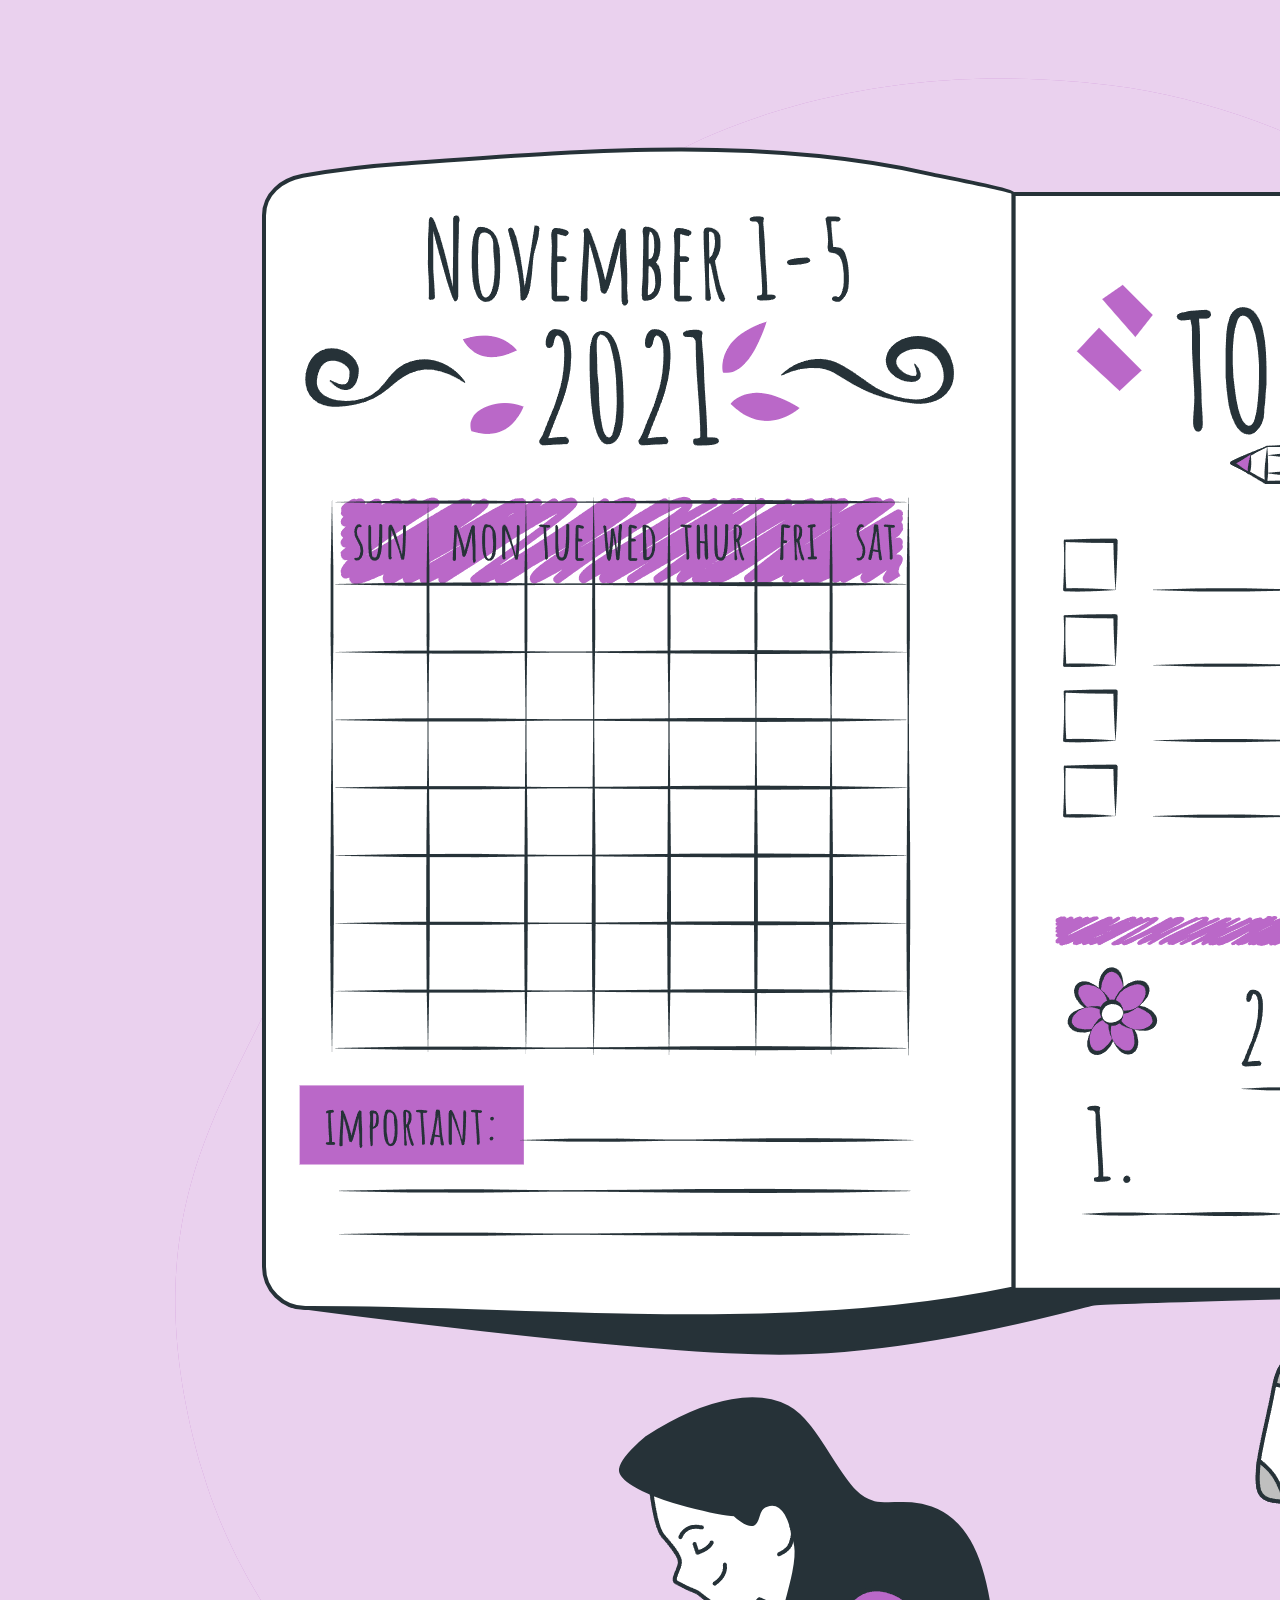
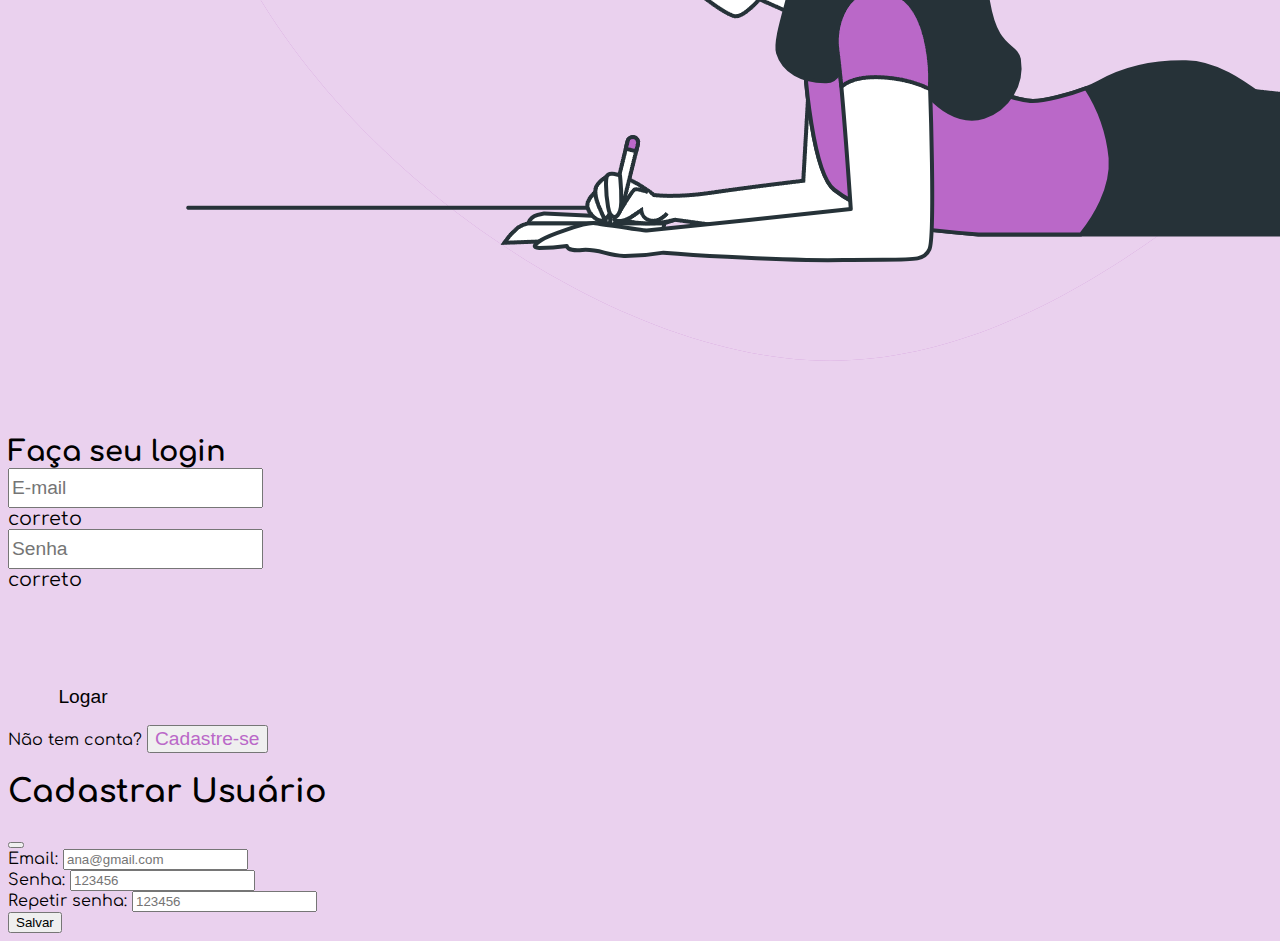
==== login.html @ 2b521ce8 "bombando mas falta css" ====
<!DOCTYPE html>
<html lang="pt-BR">

<head>
    <meta charset="UTF-8">
    <meta http-equiv="X-UA-Compatible" content="IE=edge">
    <meta name="viewport" content="width=device-width, initial-scale=1.0">
    <title>Login página de Recados</title>
    <link href="https://cdn.jsdelivr.net/npm/bootstrap@5.3.0-alpha1/dist/css/bootstrap.min.css" rel="stylesheet"
        integrity="sha384-GLhlTQ8iRABdZLl6O3oVMWSktQOp6b7In1Zl3/Jr59b6EGGoI1aFkw7cmDA6j6gD" crossorigin="anonymous">
    <link rel="stylesheet" href="https://cdn.jsdelivr.net/npm/bootstrap-icons@1.10.3/font/bootstrap-icons.css">
    <link rel="preconnect" href="https://fonts.googleapis.com">
    <link rel="preconnect" href="https://fonts.gstatic.com" crossorigin>
    <link href="https://fonts.googleapis.com/css2?family=Comfortaa:wght@300&display=swap" rel="stylesheet">
    <link rel="stylesheet" href="css/login.css">
</head>

<body>
    <main class="conteiner-fluid vw-100 vh-100 d-flex justify-content-center align-items-center ">
        <div class="container h-100 width-login d-flex align-items-center">
            <div class="row w-100 shadow-lg p-3 mb-5 bg-body-tertiary rounded">
                <div class="col-12 col-md-6">
                    <figure class="w-100 h-100">
                        <img src="img/Bullet journal-bro.png" alt="agenda-roxa-com-lapis" class="w-100 h-100 rounded-2">
                    </figure>
                </div>
                <div class="col-12 col-md-6 h-sm-50 h-lg-100">
                    <div
                        class="card-login h-100 w-100 d-flex flex-column align-items-center justify-content-center gap-5 rounded-2">
                        <h1 class="text-center">Faça seu login</h1>
                        <form class="needs-validation w-75 text-center " id="form-login" novalidate>
                            <div class="form-group">
                                <input type="email" class="form-control mt-4" placeholder="E-mail" id="email" required>

                                <div class="valid-feedback">
                                    correto
                                </div>
                                <div id="feedbackLogin">

                                </div>
                            </div>

                            <div class="form-group">
                                <input type="password" class="form-control mt-4" placeholder="Senha" id="senha"
                                    required>
                                <div class="valid-feedback">
                                    correto
                                </div>
                            </div>
                            <input type="submit" class="btn rounded-pill " value="Logar">
                        </form>
                        <p class="mb-1">
                            Não tem conta?
                            <button type="button" class="btn btn-link m-0 p-0 " data-bs-toggle="modal"
                                data-bs-target="#modal-cadastrar">Cadastre-se</button>
                        </p>
                    </div>
                </div>
            </div>
        </div>
    </main>

    <!-- CADASTRAR USUARIO MODAL -->
    <div class="modal fade" id="modal-cadastrar" tabindex="-1" aria-labelledby="titleModalCreate" aria-hidden="true">
        <div class="modal-dialog">
            <div class="modal-content">
                <div class="modal-header">
                    <h1 class="modal-title fs-3" id="titleModalCreate">Cadastrar Usuário</h1>
                    <button type="button" class="btn-close" data-bs-dismiss="modal" aria-label="Fechar"></button>
                </div>
                <form id="form-cadastro" class="needs-validation" novalidate>
                    <div class="modal-body">
                        <div class="mb-3">
                            <label for="email" class="form-label">Email: </label>
                            <input type="email" class="form-control" id="email-novo-usuario"
                                placeholder="ana@gmail.com">
                            <div id="invalid-feedback">
                            </div>
                        </div>
                        <div class="mb-3">
                            <label for="senha" class="form-label">Senha: </label>
                            <input type="password" class="form-control" id="senha-novo-usuario" placeholder="123456">
                            <div id="invalid-feedback">
                            </div>
                        </div>
                        <div class="mb-3">
                            <label for="repetirSenha" class="form-label">Repetir senha: </label>
                            <input type="password" class="form-control" id="repetir-senha-novo-usuario"
                                placeholder="123456">
                        </div>
                    </div>
                    <div class="modal-footer">
                        <button type="submit" class="btn submit">Salvar</button>
                    </div>
                </form>
            </div>
        </div>
    </div>



    <!-- SCRIPTS -->
    <script src="https://cdn.jsdelivr.net/npm/@popperjs/core@2.11.6/dist/umd/popper.min.js"
        integrity="sha384-oBqDVmMz9ATKxIep9tiCxS/Z9fNfEXiDAYTujMAeBAsjFuCZSmKbSSUnQlmh/jp3"
        crossorigin="anonymous"></script>
    <script src="https://cdn.jsdelivr.net/npm/bootstrap@5.3.0-alpha1/dist/js/bootstrap.bundle.min.js"
        integrity="sha384-w76AqPfDkMBDXo30jS1Sgez6pr3x5MlQ1ZAGC+nuZB+EYdgRZgiwxhTBTkF7CXvN"
        crossorigin="anonymous"></script>
    <script src="js/login.js"></script>
</body>

</html>
---- css/login.css ----
* {
    box-sizing: border-box;
}

body {
    background-color: rgb(234, 209, 238);
    font-family: 'Comfortaa', cursive;
}

.width-login {
    width: 75%;
}

.card-login h1 {
    font-size: 1.8rem !important;
    margin-bottom: 20%;
    margin: 0 !important;
    padding: 0 !important;
}

.card-login form,
.card-login input {
    font-size: 1.2rem;
}

.card-login input {
    height: 40px !important;
}


.card-login form input[type="submit"] {
    margin-top: 10% !important;
    width: 150px !important;
    height: 20% !important;
    background-color: rgb(234, 209, 238);
    color: black;
    border: 0;
}

.card-login form input[type="submit"]:hover {
    background-color: rgb(186, 104, 200);
}


p {
    font-size: 1rem !important;
}


.btn-link {
    font-size: 1.2rem;
    text-decoration: none;
    color: rgb(186, 104, 200);
}

.btn-link:hover {
    font-size: 1.3rem;
    text-decoration: none;
    color: rgb(186, 104, 200);
}



@media (max-width: 500px) {
    .card-login {
        width: 100%;
    }
}
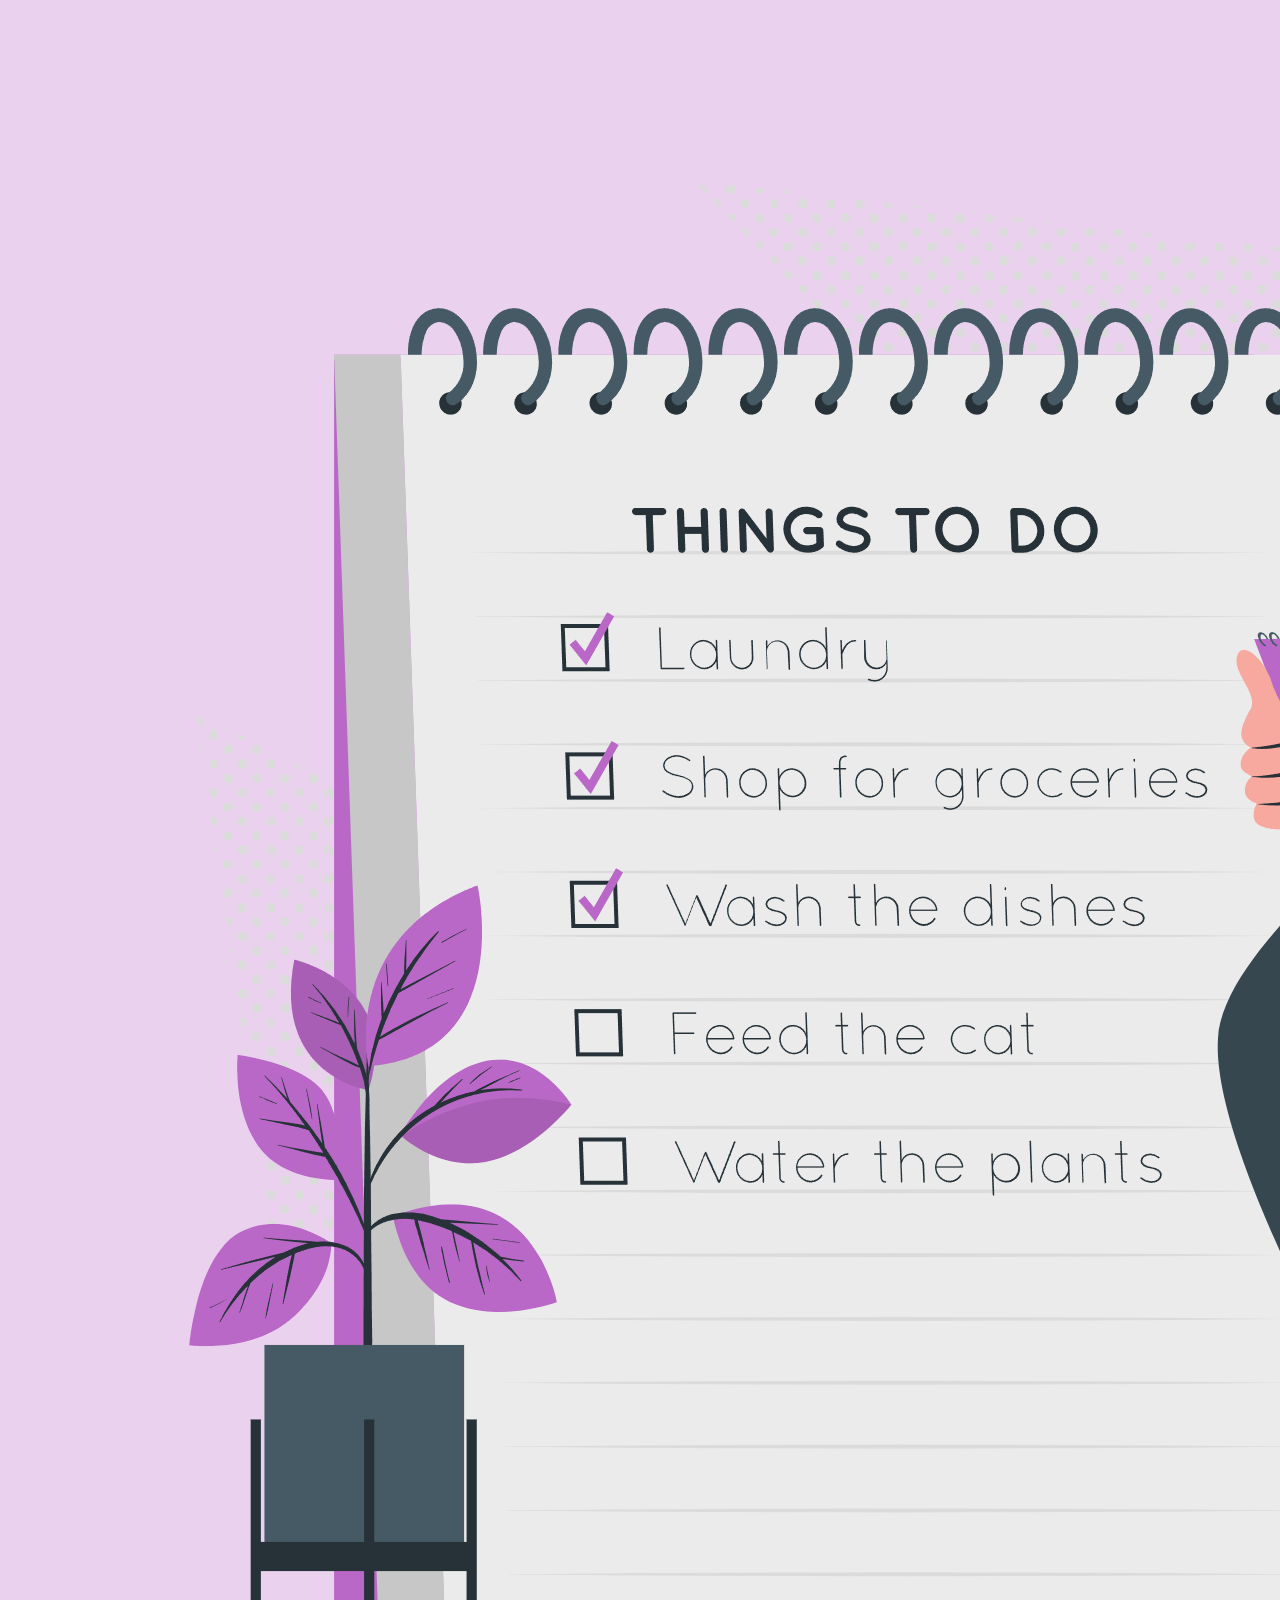
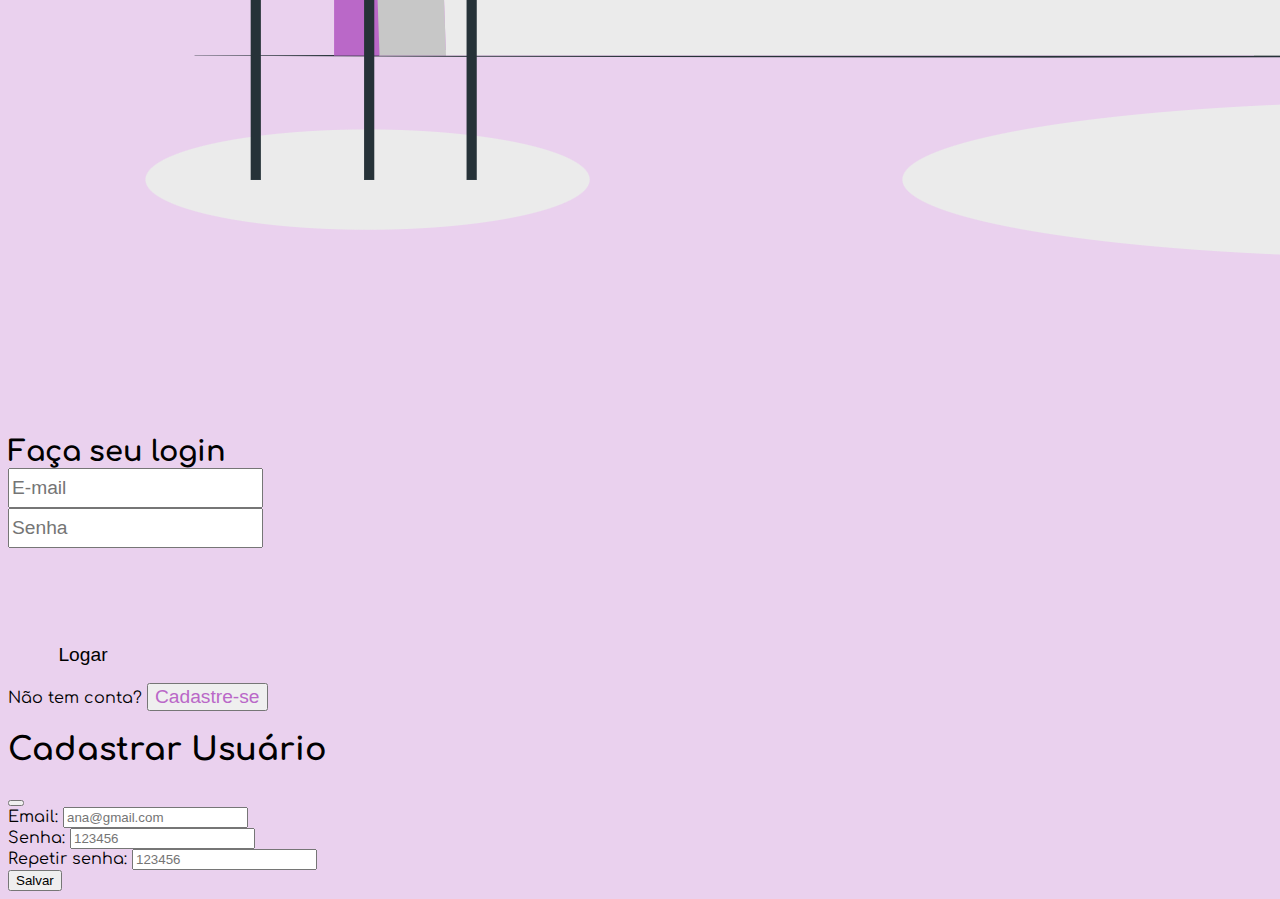
==== commit 581c0021: "99%" ====
--- a/login.html
+++ b/login.html
@@ -18,34 +18,30 @@
 <body>
     <main class="conteiner-fluid vw-100 vh-100 d-flex justify-content-center align-items-center ">
         <div class="container h-100 width-login d-flex align-items-center">
-            <div class="row w-100 shadow-lg p-3 mb-5 bg-body-tertiary rounded">
+            <div class="row w-100 shadow-lg p-3 mb-5 mt-5 bg-body-tertiary rounded">
                 <div class="col-12 col-md-6">
                     <figure class="w-100 h-100">
-                        <img src="img/Bullet journal-bro.png" alt="agenda-roxa-com-lapis" class="w-100 h-100 rounded-2">
+                        <img src="img/To do list-cuate.png" alt="agenda-roxa-com-menina-sentada"
+                            class="w-100 h-100 rounded-2">
                     </figure>
                 </div>
                 <div class="col-12 col-md-6 h-sm-50 h-lg-100">
                     <div
                         class="card-login h-100 w-100 d-flex flex-column align-items-center justify-content-center gap-5 rounded-2">
                         <h1 class="text-center">Faça seu login</h1>
-                        <form class="needs-validation w-75 text-center " id="form-login" novalidate>
+                        <form class="needs-validation w-100 text-center" id="form-login" novalidate>
                             <div class="form-group">
-                                <input type="email" class="form-control mt-4" placeholder="E-mail" id="email" required>
-
-                                <div class="valid-feedback">
-                                    correto
-                                </div>
+                                <input type="email" class="form-control mt-4 w-100" placeholder="E-mail" id="email" required>
                                 <div id="feedbackLogin">
 
                                 </div>
                             </div>
-
                             <div class="form-group">
                                 <input type="password" class="form-control mt-4" placeholder="Senha" id="senha"
                                     required>
-                                <div class="valid-feedback">
-                                    correto
-                                </div>
+                                    <div id="feedbackLogin">
+
+                                    </div>
                             </div>
                             <input type="submit" class="btn rounded-pill " value="Logar">
                         </form>
--- a/css/login.css
+++ b/css/login.css
@@ -1,6 +1,7 @@
 * {
     box-sizing: border-box;
 }
+
 
 body {
     background-color: rgb(234, 209, 238);
@@ -16,6 +17,20 @@
     margin-bottom: 20%;
     margin: 0 !important;
     padding: 0 !important;
+    color: black;
+    animation: titulo 3s infinite;
+}
+
+@keyframes titulo {
+    0% {
+        color: rgb(6, 6, 6);
+    }
+    50% {
+        color: rgb(186, 104, 200);
+    }
+    100% {
+        color: rgb(6, 6, 6)
+    }
 }
 
 .card-login form,
@@ -65,4 +80,5 @@
     .card-login {
         width: 100%;
     }
-}+}
+
